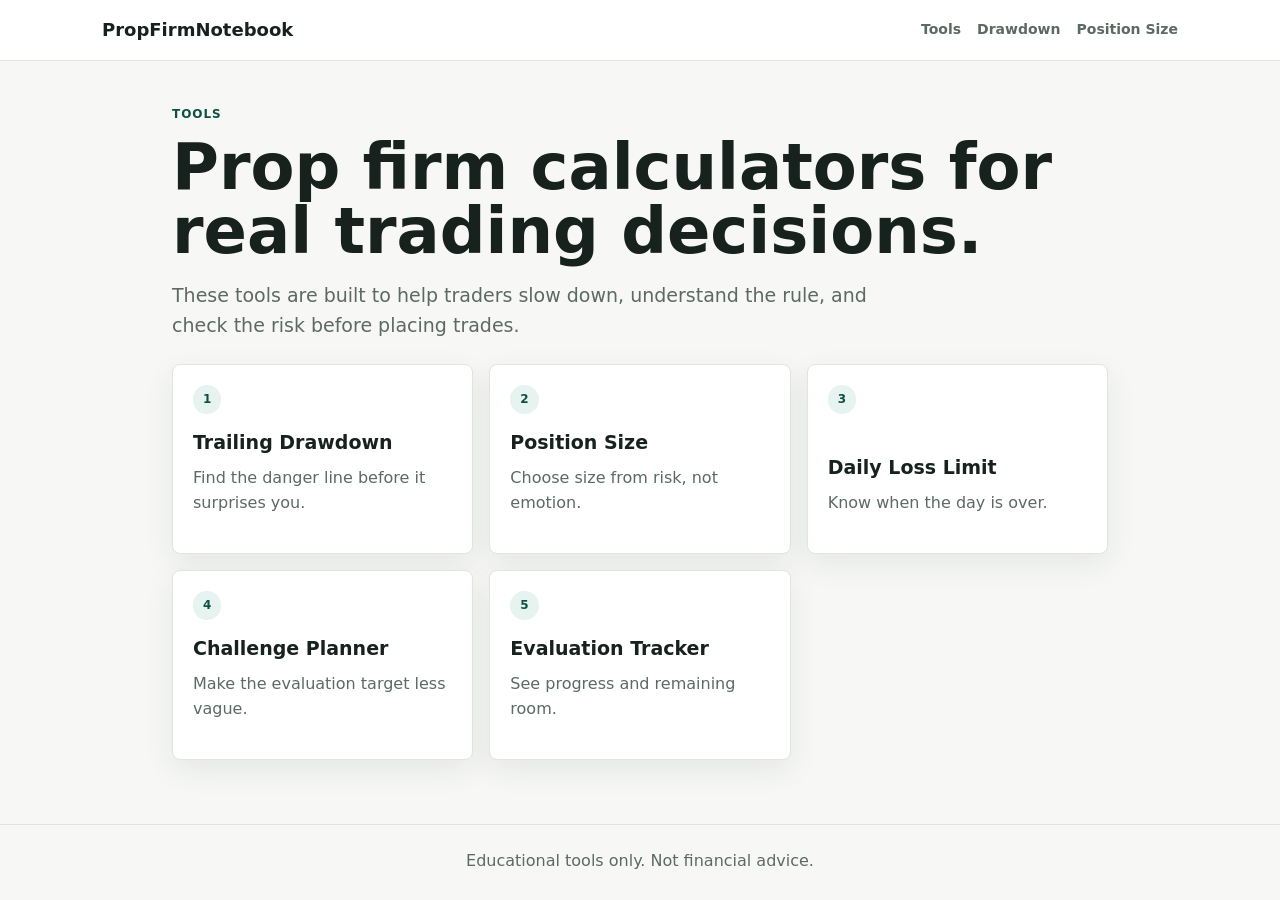
==== propfirmnotebook-root-upload/tools/index.html @ daa6b707 "Add PropFirmNotebook tools and trader Q&A hub Adds five funded trader calculators, homepage prop fir" ====
<!doctype html>
<html lang="en">
<head>
  <meta charset="utf-8">
  <meta name="viewport" content="width=device-width, initial-scale=1">
  <title>Trading Tools | PropFirmNotebook</title>
  <meta name="description" content="Free prop firm calculators for drawdown, position sizing, daily loss limits, challenge planning, and evaluation tracking.">
  <link rel="stylesheet" href="../assets/css/styles.css">
</head>
<body>
  <header class="site-header">
    <nav class="nav">
      <a class="brand" href="../index.html">PropFirmNotebook</a>
      <div class="nav-links">
        <a href="index.html">Tools</a>
        <a href="trailing-drawdown/index.html">Drawdown</a>
        <a href="position-size/index.html">Position Size</a>
      </div>
    </nav>
  </header>
  <main class="page">
    <div class="tool-hero">
      <p class="eyebrow">Tools</p>
      <h1>Prop firm calculators for real trading decisions.</h1>
      <p class="lead">These tools are built to help traders slow down, understand the rule, and check the risk before placing trades.</p>
    </div>
    <div class="grid">
      <a class="tool-card" href="trailing-drawdown/index.html"><span class="tag">1</span><div><h3>Trailing Drawdown</h3><p>Find the danger line before it surprises you.</p></div></a>
      <a class="tool-card" href="position-size/index.html"><span class="tag">2</span><div><h3>Position Size</h3><p>Choose size from risk, not emotion.</p></div></a>
      <a class="tool-card" href="daily-loss-limit/index.html"><span class="tag">3</span><div><h3>Daily Loss Limit</h3><p>Know when the day is over.</p></div></a>
      <a class="tool-card" href="challenge-planner/index.html"><span class="tag">4</span><div><h3>Challenge Planner</h3><p>Make the evaluation target less vague.</p></div></a>
      <a class="tool-card" href="evaluation-tracker/index.html"><span class="tag">5</span><div><h3>Evaluation Tracker</h3><p>See progress and remaining room.</p></div></a>
    </div>
  </main>
  <footer class="footer">Educational tools only. Not financial advice.</footer>
</body>
</html>
---- propfirmnotebook-root-upload/assets/css/styles.css ----
:root {
  --bg: #f7f8f6;
  --surface: #ffffff;
  --ink: #17211d;
  --muted: #5d6963;
  --line: #dfe5df;
  --accent: #16745f;
  --accent-dark: #0e5143;
  --warn: #b45309;
  --danger: #b91c1c;
  --ok: #147d3f;
  --shadow: 0 10px 30px rgba(23, 33, 29, 0.08);
}

* {
  box-sizing: border-box;
}

body {
  margin: 0;
  font-family: Inter, ui-sans-serif, system-ui, -apple-system, BlinkMacSystemFont, "Segoe UI", sans-serif;
  background: var(--bg);
  color: var(--ink);
  line-height: 1.55;
}

a {
  color: var(--accent-dark);
}

.site-header {
  background: var(--surface);
  border-bottom: 1px solid var(--line);
  position: sticky;
  top: 0;
  z-index: 10;
}

.nav {
  max-width: 1120px;
  margin: 0 auto;
  padding: 16px 22px;
  display: flex;
  align-items: center;
  justify-content: space-between;
  gap: 20px;
}

.brand {
  font-weight: 800;
  font-size: 18px;
  color: var(--ink);
  text-decoration: none;
}

.nav-links {
  display: flex;
  gap: 16px;
  flex-wrap: wrap;
  font-size: 14px;
}

.nav-links a {
  text-decoration: none;
  color: var(--muted);
  font-weight: 650;
}

.hero {
  max-width: 1120px;
  margin: 0 auto;
  padding: 72px 22px 46px;
  display: grid;
  grid-template-columns: minmax(0, 1.15fr) minmax(280px, 0.85fr);
  gap: 34px;
  align-items: center;
}

.eyebrow {
  margin: 0 0 12px;
  color: var(--accent-dark);
  font-weight: 800;
  text-transform: uppercase;
  letter-spacing: 0.08em;
  font-size: 12px;
}

h1 {
  margin: 0;
  font-size: clamp(38px, 5vw, 64px);
  line-height: 1;
  letter-spacing: 0;
}

h2 {
  margin: 0 0 14px;
  font-size: 28px;
  line-height: 1.15;
}

h3 {
  margin: 0 0 8px;
  font-size: 19px;
}

.lead {
  color: var(--muted);
  font-size: 19px;
  margin: 18px 0 0;
  max-width: 700px;
}

.hero-panel,
.tool-card,
.calculator,
.note-box,
.module-section,
.result-card {
  background: var(--surface);
  border: 1px solid var(--line);
  border-radius: 8px;
  box-shadow: var(--shadow);
}

.hero-panel {
  padding: 24px;
}

.hero-panel ul,
.checklist {
  margin: 14px 0 0;
  padding-left: 20px;
}

.hero-panel li,
.checklist li {
  margin: 8px 0;
}

.section {
  max-width: 1120px;
  margin: 0 auto;
  padding: 34px 22px;
}

.section-header {
  display: flex;
  align-items: end;
  justify-content: space-between;
  gap: 24px;
  margin-bottom: 18px;
}

.grid {
  display: grid;
  grid-template-columns: repeat(3, minmax(0, 1fr));
  gap: 16px;
}

.qa-grid {
  display: grid;
  grid-template-columns: repeat(2, minmax(0, 1fr));
  gap: 14px;
}

.qa-item {
  background: var(--surface);
  border: 1px solid var(--line);
  border-radius: 8px;
  padding: 16px;
}

.qa-item h3 {
  font-size: 17px;
  margin-bottom: 6px;
}

.qa-item p {
  color: var(--muted);
  margin: 0;
}

.path-grid {
  display: grid;
  grid-template-columns: repeat(4, minmax(0, 1fr));
  gap: 12px;
}

.path-card {
  background: #eef6f3;
  border: 1px solid #cfe3dd;
  border-radius: 8px;
  padding: 14px;
  font-weight: 800;
}

.tool-card {
  padding: 20px;
  text-decoration: none;
  color: var(--ink);
  min-height: 190px;
  display: flex;
  flex-direction: column;
  justify-content: space-between;
}

.tool-card p {
  margin: 8px 0 18px;
  color: var(--muted);
}

.tag {
  display: inline-flex;
  width: fit-content;
  align-items: center;
  border-radius: 999px;
  padding: 5px 10px;
  background: #e6f3ef;
  color: var(--accent-dark);
  font-size: 12px;
  font-weight: 800;
}

.page {
  max-width: 980px;
  margin: 0 auto;
  padding: 44px 22px 64px;
}

.tool-hero {
  margin-bottom: 24px;
}

.quick-answer {
  margin-top: 22px;
  padding: 18px 20px;
  background: #eaf4f1;
  border-left: 5px solid var(--accent);
  border-radius: 8px;
}

.calculator {
  padding: 22px;
  margin: 24px 0;
}

.form-grid {
  display: grid;
  grid-template-columns: repeat(2, minmax(0, 1fr));
  gap: 16px;
}

label {
  display: grid;
  gap: 7px;
  font-weight: 750;
  font-size: 14px;
}

input,
select {
  width: 100%;
  min-height: 44px;
  border: 1px solid #cfd8d0;
  border-radius: 8px;
  padding: 10px 12px;
  font: inherit;
  background: #fff;
  color: var(--ink);
}

.button-row {
  display: flex;
  gap: 12px;
  flex-wrap: wrap;
  margin-top: 18px;
}

button,
.button {
  border: 0;
  border-radius: 8px;
  padding: 11px 15px;
  font: inherit;
  font-weight: 800;
  background: var(--accent);
  color: #fff;
  cursor: pointer;
  text-decoration: none;
  display: inline-flex;
  align-items: center;
}

button.secondary,
.button.secondary {
  background: #e9eee9;
  color: var(--ink);
}

.results {
  display: grid;
  grid-template-columns: repeat(2, minmax(0, 1fr));
  gap: 14px;
  margin-top: 20px;
}

.result-card {
  box-shadow: none;
  padding: 16px;
}

.result-label {
  display: block;
  color: var(--muted);
  font-size: 13px;
  font-weight: 750;
}

.result-value {
  display: block;
  margin-top: 4px;
  font-size: 24px;
  font-weight: 850;
}

.result-note {
  display: block;
  margin-top: 6px;
  color: var(--muted);
  font-size: 13px;
}

.warning {
  color: var(--warn);
}

.danger {
  color: var(--danger);
}

.ok {
  color: var(--ok);
}

.module-section {
  padding: 22px;
  box-shadow: none;
  margin: 16px 0;
}

.module-section p {
  color: var(--muted);
}

.steps {
  display: grid;
  gap: 10px;
}

.step {
  padding: 12px 14px;
  border: 1px solid var(--line);
  border-radius: 8px;
  background: #fbfcfb;
}

.footer {
  border-top: 1px solid var(--line);
  padding: 24px 22px;
  color: var(--muted);
  text-align: center;
}

@media (max-width: 800px) {
  .hero {
    grid-template-columns: 1fr;
    padding-top: 44px;
  }

  .grid,
  .qa-grid,
  .path-grid,
  .form-grid,
  .results {
    grid-template-columns: 1fr;
  }

  .section-header,
  .nav {
    align-items: flex-start;
    flex-direction: column;
  }

  h1 {
    font-size: 40px;
  }
}
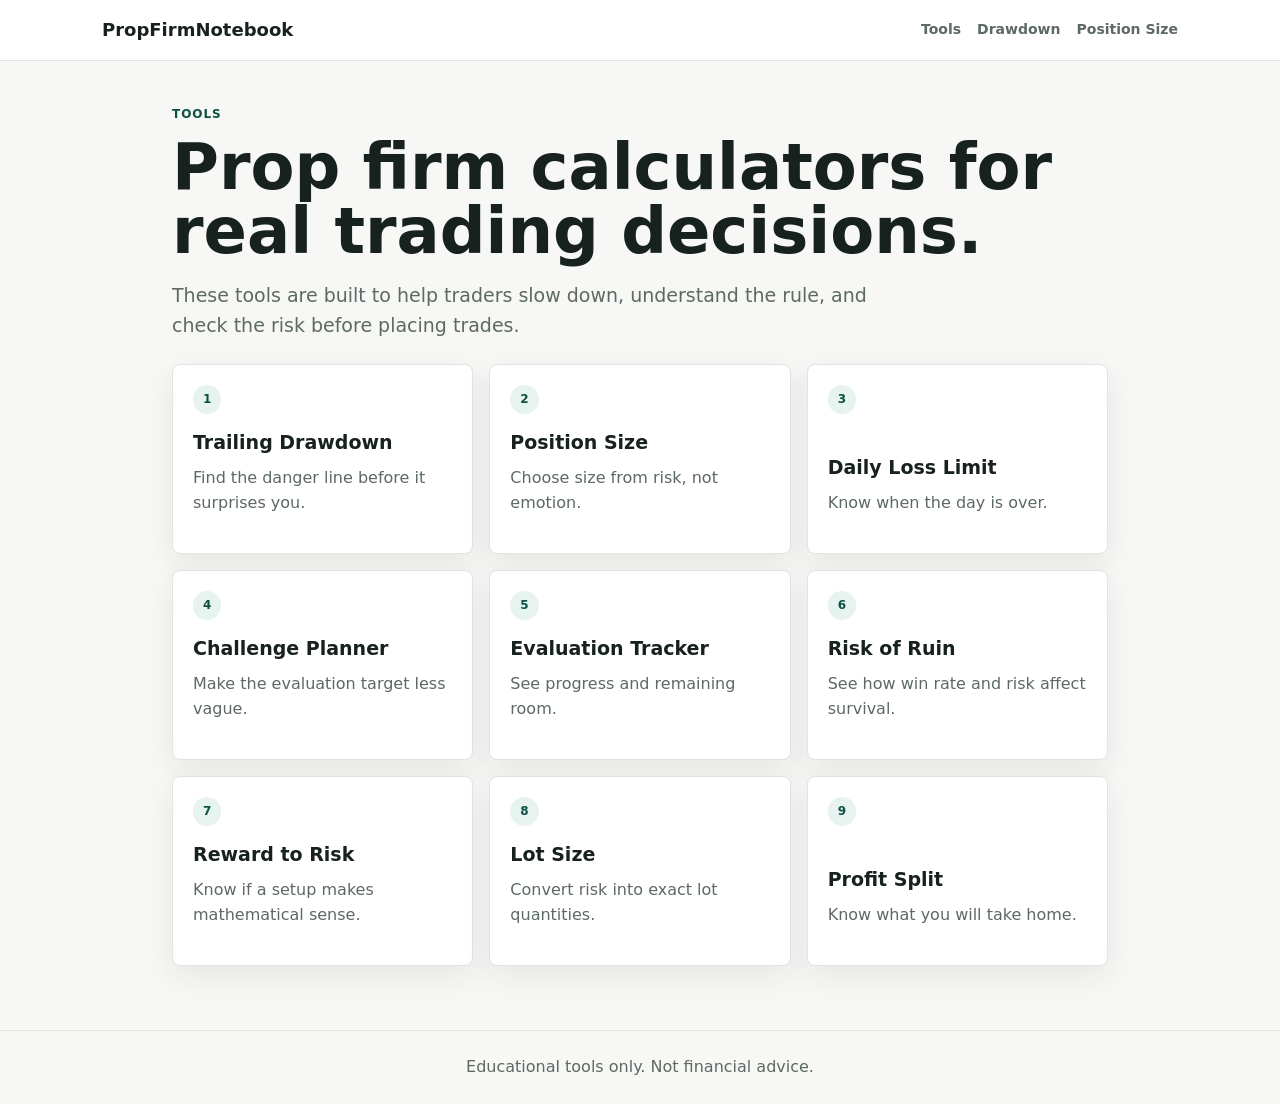
==== commit 287328af: "Add V1 completion: Risk of Ruin, Reward:Risk, Lot Size, and Profit Split calculators Full V1 now inc" ====
--- a/propfirmnotebook-root-upload/tools/index.html
+++ b/propfirmnotebook-root-upload/tools/index.html
@@ -4,7 +4,7 @@
   <meta charset="utf-8">
   <meta name="viewport" content="width=device-width, initial-scale=1">
   <title>Trading Tools | PropFirmNotebook</title>
-  <meta name="description" content="Free prop firm calculators for drawdown, position sizing, daily loss limits, challenge planning, and evaluation tracking.">
+  <meta name="description" content="Free prop firm calculators for drawdown, position sizing, daily loss limits, challenge planning, evaluation tracking, risk of ruin, reward-to-risk, lot sizing, and profit splits.">
   <link rel="stylesheet" href="../assets/css/styles.css">
 </head>
 <body>
@@ -30,6 +30,10 @@
       <a class="tool-card" href="daily-loss-limit/index.html"><span class="tag">3</span><div><h3>Daily Loss Limit</h3><p>Know when the day is over.</p></div></a>
       <a class="tool-card" href="challenge-planner/index.html"><span class="tag">4</span><div><h3>Challenge Planner</h3><p>Make the evaluation target less vague.</p></div></a>
       <a class="tool-card" href="evaluation-tracker/index.html"><span class="tag">5</span><div><h3>Evaluation Tracker</h3><p>See progress and remaining room.</p></div></a>
+      <a class="tool-card" href="risk-of-ruin/index.html"><span class="tag">6</span><div><h3>Risk of Ruin</h3><p>See how win rate and risk affect survival.</p></div></a>
+      <a class="tool-card" href="reward-risk/index.html"><span class="tag">7</span><div><h3>Reward to Risk</h3><p>Know if a setup makes mathematical sense.</p></div></a>
+      <a class="tool-card" href="lot-size/index.html"><span class="tag">8</span><div><h3>Lot Size</h3><p>Convert risk into exact lot quantities.</p></div></a>
+      <a class="tool-card" href="profit-split/index.html"><span class="tag">9</span><div><h3>Profit Split</h3><p>Know what you will take home.</p></div></a>
     </div>
   </main>
   <footer class="footer">Educational tools only. Not financial advice.</footer>
